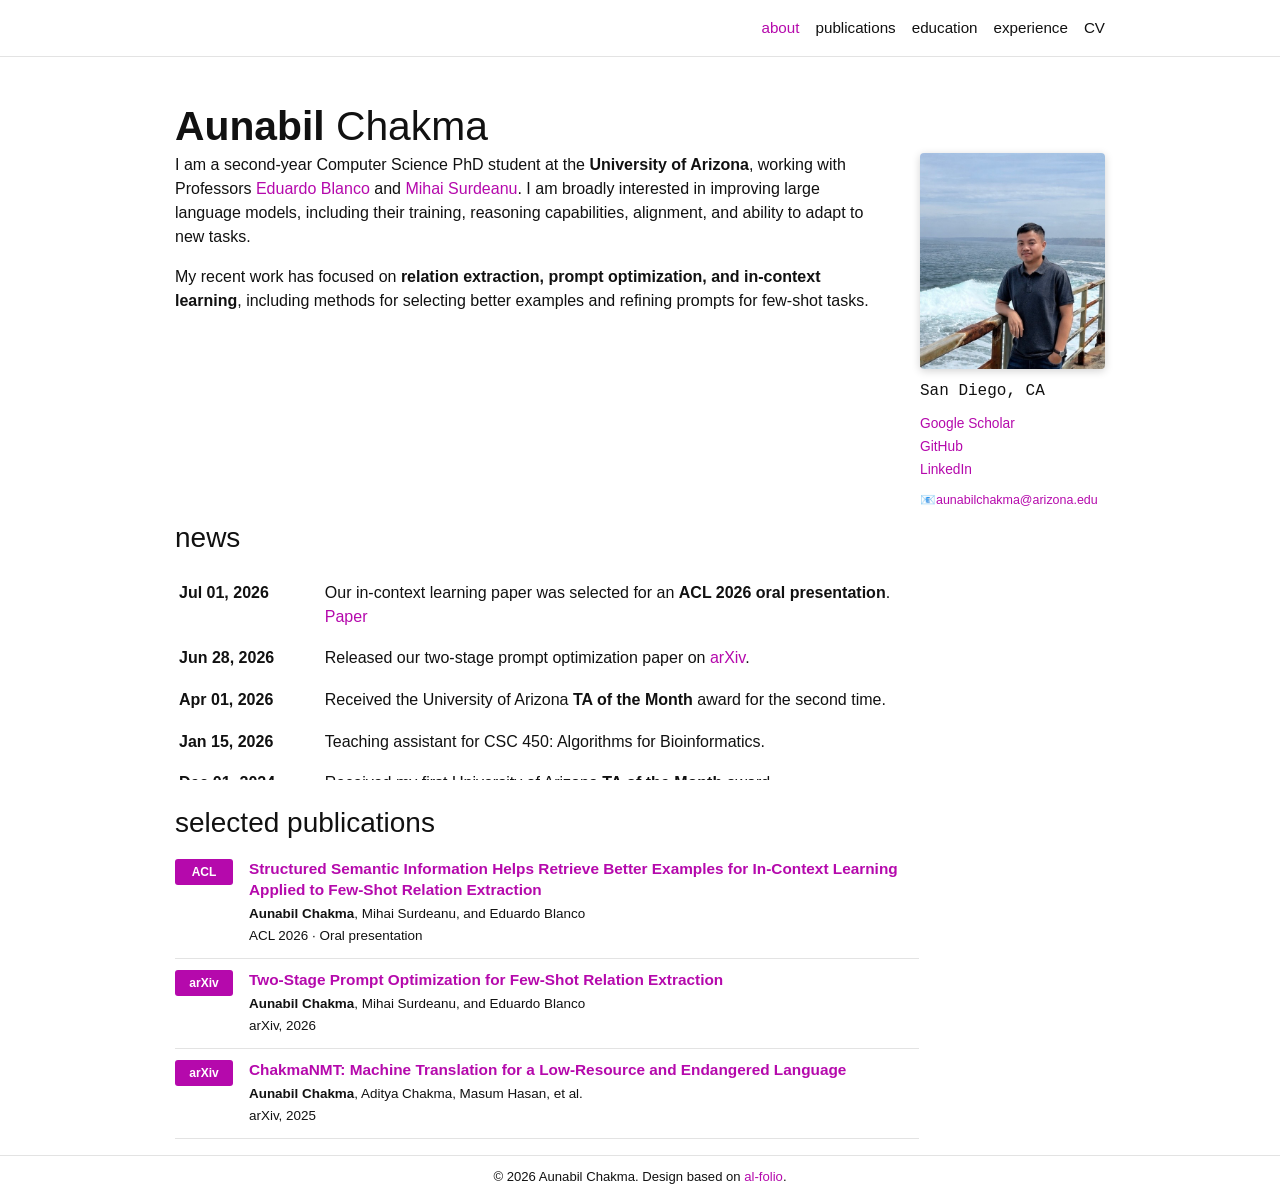
==== index.html @ 98932e1c "Updated as personal page" ====
<!doctype html>
<html lang="en">
  <head>
    <meta charset="utf-8" />
    <meta name="viewport" content="width=device-width, initial-scale=1" />
    <meta
      name="description"
      content="Aunabil Chakma is a Computer Science PhD student researching natural language processing, large language models, and in-context learning."
    />
    <meta name="color-scheme" content="light" />
    <title>Aunabil Chakma</title>
    <link rel="stylesheet" href="assets/css/style.css" />
    <script defer src="assets/js/main.js"></script>
  </head>
  <body class="page-home">
    <a class="skip-link" href="#content">Skip to content</a>
    <header class="site-header">
      <nav class="nav container" aria-label="Primary navigation">
        <a class="brand" href="index.html">Aunabil Chakma</a>
        <button class="menu-button" type="button" aria-expanded="false" aria-controls="primary-links" aria-label="Toggle navigation">
          <span></span>
        </button>
        <div class="nav-links" id="primary-links">
          <a href="index.html" aria-current="page">about</a>
          <a href="publications.html">publications</a>
          <a href="education.html">education</a>
          <a href="experience.html">experience</a>
          <a href="cv.html">CV</a>
        </div>
      </nav>
    </header>

    <main class="page container" id="content">
      <header>
        <h1 class="page-title"><strong>Aunabil</strong> Chakma</h1>
        <!-- <p class="subtitle">PhD student in Computer Science at the University of Arizona</p> -->
      </header>

      <section class="intro" aria-label="Research profile">
        <div class="bio">
          <p>
            I am a second-year Computer Science PhD student at the <strong>University of Arizona</strong>, working with Professors
            <a href="https://eduardoblanco.github.io/">Eduardo Blanco</a> and
            <a href="https://surdeanu.cs.arizona.edu//mihai/">Mihai Surdeanu</a>. I am broadly interested in improving large language models,
            including their training, reasoning capabilities, alignment, and ability to adapt to new tasks.
          </p>
          <p>
            My recent work has focused on <strong>relation extraction, prompt optimization, and in-context learning</strong>, including methods
            for selecting better examples and refining prompts for few-shot tasks.
          </p>
        </div>
        <aside class="profile">
          <img class="profile-photo" src="assets/img/profile_photo.jpg" alt="Aunabil Chakma" width="520" height="608" />
          <div class="profile-meta">
            <span>San Diego, CA</span>
          </div>
          <div class="profile-links" aria-label="Academic and professional profiles">
            <a href="https://scholar.google.com/citations?user=LQepJpUAAAAJ&amp;hl=en">Google Scholar</a>
            <a href="https://github.com/Aunabil4602">GitHub</a>
            <a href="https://www.linkedin.com/in/aunabil-chakma-56052119b">LinkedIn</a>
          </div>
          <a class="profile-email" href="mailto:aunabilchakma@arizona.edu">&#128231;aunabilchakma@arizona.edu</a>
        </aside>
      </section>

      <section class="home-news" aria-labelledby="news-heading">
        <h2 id="news-heading"><a href="news.html" style="color: inherit">news</a></h2>
        <div
          class="news-frame"
          data-news-source="news.html"
          tabindex="0"
          aria-label="Recent news; scroll for more"
          aria-live="polite"
        >
          <p>Loading news…</p>
        </div>
      </section>

      <section class="selected-publications" aria-labelledby="selected-publications-heading">
        <h2 id="selected-publications-heading"><a href="publications.html" style="color: inherit">selected publications</a></h2>
        <article class="publication">
          <span class="venue-badge">ACL</span>
          <div>
            <h3 class="publication-title">
              <a href="https://aclanthology.org/2026.acl-long.1664/"
                >Structured Semantic Information Helps Retrieve Better Examples for In-Context Learning Applied to Few-Shot Relation Extraction</a
              >
            </h3>
            <p class="authors"><strong>Aunabil Chakma</strong>, Mihai Surdeanu, and Eduardo Blanco</p>
            <p class="venue">ACL 2026 · Oral presentation</p>
          </div>
        </article>
        <article class="publication">
          <span class="venue-badge">arXiv</span>
          <div>
            <h3 class="publication-title">
              <a href="https://arxiv.org/abs/2606.29639">Two-Stage Prompt Optimization for Few-Shot Relation Extraction</a>
            </h3>
            <p class="authors"><strong>Aunabil Chakma</strong>, Mihai Surdeanu, and Eduardo Blanco</p>
            <p class="venue">arXiv, 2026</p>
          </div>
        </article>
        <article class="publication">
          <span class="venue-badge">arXiv</span>
          <div>
            <h3 class="publication-title">
              <a href="https://arxiv.org/abs/2410.10219">ChakmaNMT: Machine Translation for a Low-Resource and Endangered Language</a>
            </h3>
            <p class="authors"><strong>Aunabil Chakma</strong>, Aditya Chakma, Masum Hasan, et al.</p>
            <p class="venue">arXiv, 2025</p>
          </div>
        </article>
      </section>
    </main>

    <footer class="site-footer">
      <div class="container">© 2026 Aunabil Chakma. Design based on <a href="https://github.com/alshedivat/al-folio">al-folio</a>.</div>
    </footer>
  </body>
</html>
---- assets/css/style.css ----
:root {
  --theme: #b509ac;
  --theme-dark: #85077f;
  --text: #111;
  --muted: #555;
  --border: #e3e3e3;
  --surface: #f7f7f7;
  --max-width: 930px;
}

* {
  box-sizing: border-box;
}

html {
  color-scheme: light;
  scroll-behavior: smooth;
}

body {
  display: flex;
  min-height: 100vh;
  margin: 0;
  color: var(--text);
  background: #fff;
  font-family:
    Roboto,
    -apple-system,
    BlinkMacSystemFont,
    "Segoe UI",
    Arial,
    sans-serif;
  font-size: 16px;
  line-height: 1.5;
  flex-direction: column;
}

a {
  color: var(--theme);
  text-decoration: none;
}

a:hover,
a:focus-visible {
  color: var(--theme-dark);
  text-decoration: underline;
}

button,
a {
  -webkit-tap-highlight-color: transparent;
}

img {
  display: block;
  height: auto;
  max-width: 100%;
}

.container {
  width: min(calc(100% - 2rem), var(--max-width));
  margin-inline: auto;
}

.skip-link {
  position: fixed;
  z-index: 100;
  top: 0.5rem;
  left: 0.5rem;
  padding: 0.5rem 0.75rem;
  color: #fff;
  background: var(--theme);
  transform: translateY(-150%);
}

.skip-link:focus {
  transform: translateY(0);
}

.site-header {
  position: sticky;
  z-index: 20;
  top: 0;
  min-height: 57px;
  border-bottom: 1px solid var(--border);
  background: rgba(255, 255, 255, 0.98);
}

.nav {
  display: flex;
  min-height: 56px;
  align-items: center;
  justify-content: space-between;
}

.brand {
  color: var(--text);
  font-size: 1.15rem;
  font-weight: 500;
}

.brand:hover,
.brand:focus-visible {
  color: var(--text);
  text-decoration: none;
}

.nav-links {
  display: flex;
  align-items: center;
  gap: 1rem;
}

.nav-links a {
  color: var(--text);
  font-size: 0.95rem;
}

.nav-links a:hover,
.nav-links a:focus-visible,
.nav-links a[aria-current="page"] {
  color: var(--theme);
  text-decoration: none;
}

.menu-button {
  display: none;
  width: 2.5rem;
  height: 2.5rem;
  padding: 0.5rem;
  border: 0;
  background: transparent;
  cursor: pointer;
}

.menu-button span,
.menu-button::before,
.menu-button::after {
  display: block;
  width: 100%;
  height: 2px;
  margin: 5px 0;
  background: var(--text);
  content: "";
}

.page {
  flex: 1;
  padding-block: 3rem 2.5rem;
}

.page-title {
  margin: 0 0 0.15rem;
  font-size: clamp(2rem, 5vw, 2.55rem);
  font-weight: 400;
  line-height: 1.2;
}

.page-title strong {
  font-weight: 700;
}

.subtitle,
.lead {
  color: var(--muted);
}

.subtitle {
  margin: 0.35rem 0 1rem;
}

.lead {
  max-width: 46rem;
  margin: 0.35rem 0 2rem;
}

h2 {
  margin: 2rem 0 0.8rem;
  font-size: 1.75rem;
  font-weight: 400;
}

h3 {
  margin: 0;
  font-size: 1.05rem;
}

p {
  margin: 0 0 1rem;
}

.intro {
  display: grid;
  grid-template-columns: minmax(0, 1fr) 185px;
  gap: 2rem;
  align-items: start;
}

.bio strong {
  font-weight: 650;
}

.profile-photo {
  width: 185px;
  border-radius: 4px;
  box-shadow: 0 2px 8px rgb(0 0 0 / 18%);
}

.profile-meta {
  margin-top: 0.65rem;
  font-family: ui-monospace, SFMono-Regular, Menlo, Consolas, monospace;
  line-height: 1.45;
}

.profile-meta span {
  display: block;
}

.profile-links {
  display: flex;
  margin-top: 0.7rem;
  flex-direction: column;
  gap: 0.15rem;
  font-size: 0.86rem;
}

.profile-email {
  display: block;
  margin-top: 0.6rem;
  overflow-wrap: anywhere;
  font-size: 0.78rem;
}

.home-news {
  width: 80%;
  margin-top: 0.5rem;
}

.home-news h2 {
  margin-top: 0;
}

.news-frame {
  max-height: 13rem;
  overflow-y: auto;
  overscroll-behavior: contain;
  scrollbar-gutter: stable;
}

.news-list {
  width: 100%;
  border-collapse: collapse;
}

.news-list th,
.news-list td {
  padding: 0.55rem 0.25rem;
  vertical-align: top;
  text-align: left;
}

.news-list th {
  width: 20%;
  min-width: 112px;
  font-weight: 650;
  white-space: nowrap;
}

.selected-publications {
  width: 80%;
  margin-top: 1.4rem;
}

.selected-publications h2 {
  margin: 0 0 0.25rem;
}

.selected-publications .publication {
  grid-template-columns: 58px minmax(0, 1fr);
  padding: 0.65rem 0;
}

.selected-publications .publication-title {
  font-size: 0.96rem;
}

.selected-publications .authors,
.selected-publications .venue {
  margin-bottom: 0.1rem;
  font-size: 0.84rem;
}

.year-heading {
  margin: 2.1rem 0 0.6rem;
  padding-bottom: 0.35rem;
  border-bottom: 1px solid var(--border);
  font-size: 1.5rem;
  font-weight: 400;
}

.publication {
  display: grid;
  grid-template-columns: 68px minmax(0, 1fr);
  gap: 1rem;
  padding: 1rem 0;
  border-bottom: 1px solid var(--border);
}

.venue-badge {
  display: inline-block;
  align-self: start;
  padding: 0.25rem 0.45rem;
  border-radius: 3px;
  color: #fff;
  background: var(--theme);
  text-align: center;
  font-size: 0.75rem;
  font-weight: 700;
}

.publication-title {
  margin-bottom: 0.25rem;
  font-weight: 650;
  line-height: 1.35;
}

.authors,
.venue,
.publication-note {
  margin-bottom: 0.25rem;
}

.authors,
.venue {
  font-size: 0.92rem;
}

.publication-note {
  color: var(--muted);
  font-size: 0.88rem;
}

.paper-links {
  display: flex;
  margin-top: 0.45rem;
  flex-wrap: wrap;
  gap: 0.4rem;
}

.button-link {
  display: inline-block;
  padding: 0.18rem 0.52rem;
  border: 1px solid var(--theme);
  border-radius: 3px;
  font-size: 0.8rem;
  line-height: 1.35;
}

.button-link:hover,
.button-link:focus-visible {
  color: #fff;
  background: var(--theme);
  text-decoration: none;
}

.cv-header {
  display: flex;
  align-items: start;
  justify-content: space-between;
  gap: 1rem;
}

.primary-button {
  display: inline-block;
  padding: 0.45rem 0.8rem;
  border: 1px solid var(--theme);
  border-radius: 3px;
  white-space: nowrap;
}

.primary-button:hover,
.primary-button:focus-visible {
  color: #fff;
  background: var(--theme);
  text-decoration: none;
}

.cv-toolbar {
  display: flex;
  margin-bottom: 0.75rem;
  align-items: center;
  justify-content: space-between;
  gap: 1rem;
}

.cv-toolbar .subtitle {
  margin: 0;
}

.cv-preview-frame {
  width: 100%;
  height: calc(100vh - 220px);
  min-height: 620px;
  padding: 1rem;
  border: 1px solid var(--border);
  overflow: auto;
  background: #525659;
  scrollbar-gutter: stable;
}

.cv-page-image {
  width: 820px;
  max-width: none;
  margin: 0 auto;
  background: #fff;
  box-shadow: 0 2px 10px rgb(0 0 0 / 30%);
}

.cv-section {
  margin-top: 2rem;
}

.cv-section > h2 {
  margin-bottom: 0.4rem;
  padding-bottom: 0.35rem;
  border-bottom: 1px solid var(--border);
}

.cv-entry {
  display: grid;
  grid-template-columns: minmax(0, 1fr) auto;
  gap: 0.3rem 1.5rem;
  padding: 0.75rem 0;
}

.cv-entry + .cv-entry {
  border-top: 1px solid #f0f0f0;
}

.cv-entry-title {
  font-weight: 650;
}

.cv-entry h2.cv-entry-title {
  margin: 0;
  font-size: 1.05rem;
}

.cv-entry-subtitle,
.cv-entry-detail,
.cv-entry p {
  margin: 0.12rem 0 0;
}

.cv-entry-subtitle,
.cv-entry-detail,
.cv-date {
  color: var(--muted);
  font-size: 0.92rem;
}

.cv-date {
  text-align: right;
  white-space: nowrap;
}

.cv-entry ul {
  grid-column: 1 / -1;
  margin: 0.35rem 0 0 1.2rem;
  padding: 0;
}

.tag-list {
  display: flex;
  margin: 0.5rem 0 0;
  padding: 0;
  flex-wrap: wrap;
  gap: 0.5rem;
  list-style: none;
}

.tag-list li {
  padding: 0.28rem 0.55rem;
  border-radius: 3px;
  background: var(--surface);
}

.all-news {
  max-width: 52rem;
}

.all-news .news-list tr + tr {
  border-top: 1px solid var(--border);
}

.site-footer {
  padding: 0.7rem 0;
  border-top: 1px solid var(--border);
  text-align: center;
  font-size: 0.82rem;
}

.page-home .page {
  padding-block: 2.8rem 1rem;
}

@media (min-width: 801px) and (min-height: 800px) {
  .page-home {
    min-height: 100vh;
  }

  .page-home .page {
    min-height: calc(100vh - 104px);
  }

  .page-home .site-footer {
    min-height: 47px;
  }
}

@media (min-width: 801px) {
  .page-home .brand {
    visibility: hidden;
  }
}

@media (max-width: 800px) {
  .container {
    width: min(calc(100% - 2rem), var(--max-width));
  }

  .menu-button {
    display: block;
  }

  .nav-links {
    position: absolute;
    top: 57px;
    right: 0;
    left: 0;
    display: none;
    padding: 0.75rem 1rem 1rem;
    border-bottom: 1px solid var(--border);
    background: #fff;
    box-shadow: 0 5px 12px rgb(0 0 0 / 8%);
    flex-direction: column;
    align-items: stretch;
    gap: 0;
  }

  .nav-links.is-open {
    display: flex;
  }

  .nav-links a {
    padding: 0.65rem 0;
  }

  .page {
    padding-block: 2rem;
  }

  .intro {
    grid-template-columns: 1fr;
    gap: 1.25rem;
  }

  .profile {
    grid-row: 1;
    justify-self: center;
    text-align: center;
  }

  .profile-photo {
    width: min(230px, 70vw);
  }

  .home-news,
  .selected-publications {
    width: 100%;
  }

  .bio {
    grid-row: 2;
  }

  .publication {
    grid-template-columns: 55px minmax(0, 1fr);
    gap: 0.75rem;
  }

  .cv-header {
    display: block;
  }

  .primary-button {
    margin-top: 0.75rem;
  }

  .cv-toolbar {
    align-items: flex-start;
  }

  .cv-toolbar .primary-button {
    margin-top: 0;
  }

  .cv-preview-frame {
    height: 50vh;
    min-height: 360px;
    padding: 0.5rem;
  }

  .cv-page-image {
    width: 600px;
  }
}

@media (max-width: 520px) {
  .news-list,
  .news-list tbody,
  .news-list tr,
  .news-list th,
  .news-list td {
    display: block;
  }

  .news-list tr {
    padding: 0.45rem 0;
  }

  .news-list th,
  .news-list td {
    width: auto;
    min-width: 0;
    padding: 0.1rem 0;
    white-space: normal;
  }

  .cv-entry {
    grid-template-columns: 1fr;
  }

  .cv-date {
    text-align: left;
  }

  .publication {
    grid-template-columns: 1fr;
  }

  .venue-badge {
    justify-self: start;
  }
}

@media print {
  .site-header,
  .site-footer,
  .primary-button,
  .page {
    padding: 0;
  }

  a {
    color: inherit;
  }
}
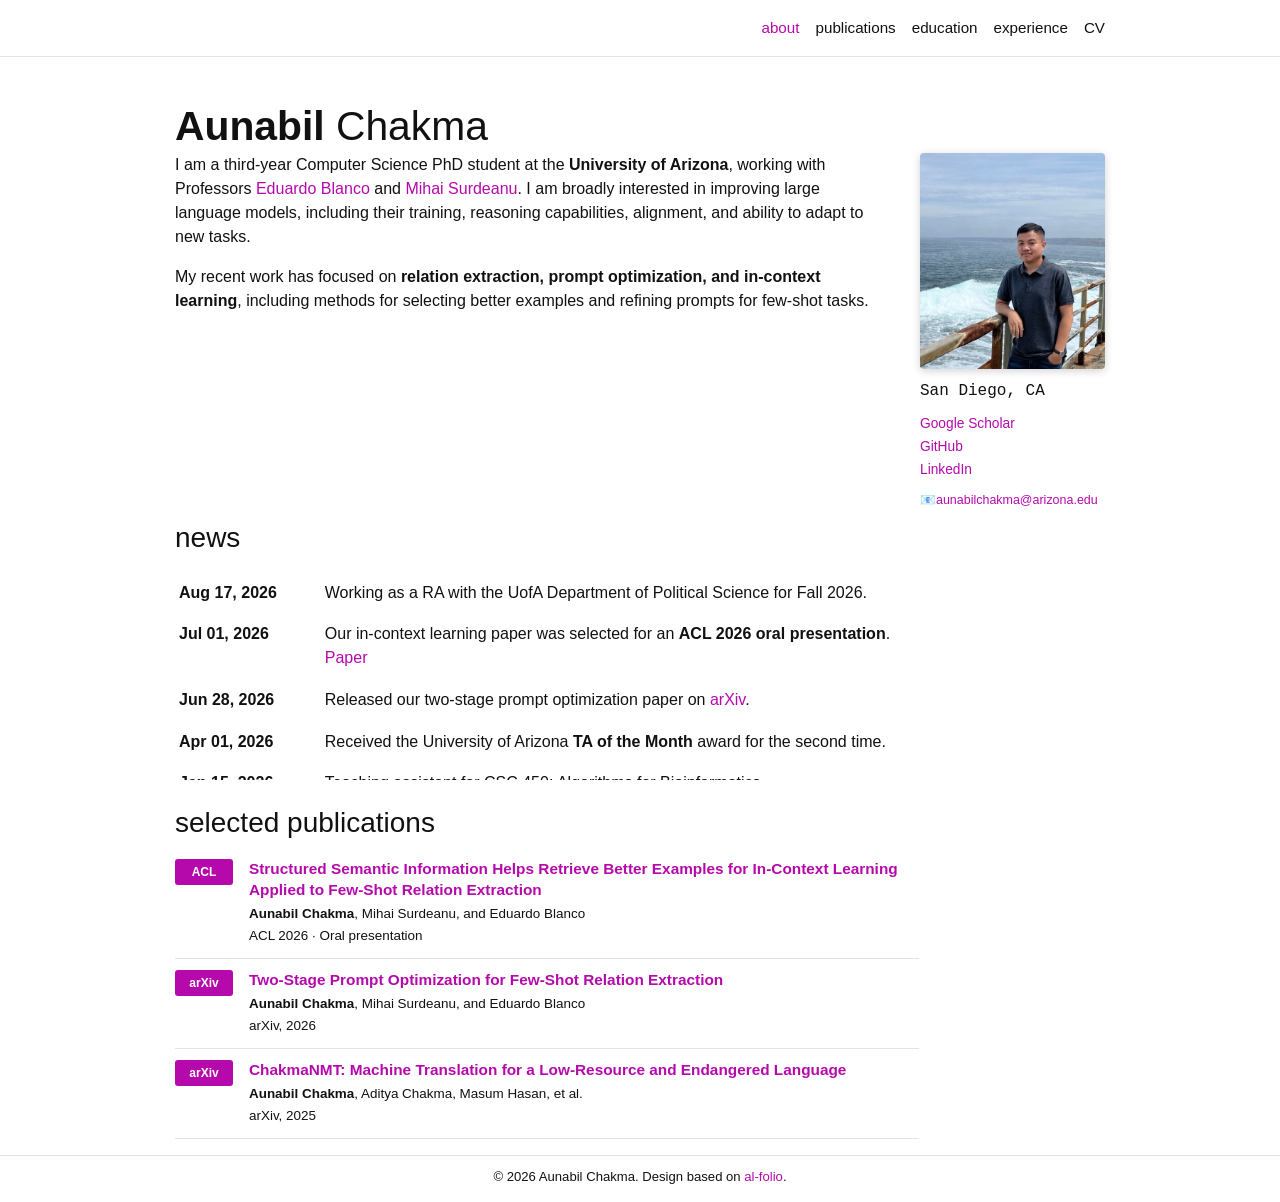
==== commit 5c082059: "Added RA news" ====
--- a/index.html
+++ b/index.html
@@ -39,7 +39,7 @@
       <section class="intro" aria-label="Research profile">
         <div class="bio">
           <p>
-            I am a second-year Computer Science PhD student at the <strong>University of Arizona</strong>, working with Professors
+            I am a third-year Computer Science PhD student at the <strong>University of Arizona</strong>, working with Professors
             <a href="https://eduardoblanco.github.io/">Eduardo Blanco</a> and
             <a href="https://surdeanu.cs.arizona.edu//mihai/">Mihai Surdeanu</a>. I am broadly interested in improving large language models,
             including their training, reasoning capabilities, alignment, and ability to adapt to new tasks.
--- a/assets/css/style.css
+++ b/assets/css/style.css
@@ -389,31 +389,80 @@
   display: flex;
   margin-bottom: 0.75rem;
   align-items: center;
-  justify-content: space-between;
+  justify-content: flex-end;
   gap: 1rem;
 }
 
-.cv-toolbar .subtitle {
-  margin: 0;
-}
-
-.cv-preview-frame {
+.cv-zoom-controls {
+  display: flex;
+  align-items: center;
+  gap: 0.55rem;
+}
+
+.zoom-button {
+  width: 2.2rem;
+  height: 2.2rem;
+  padding: 0;
+  border: 1px solid var(--border);
+  border-radius: 3px;
+  color: var(--text);
+  background: #fff;
+  font-size: 1.3rem;
+  line-height: 1;
+  cursor: pointer;
+}
+
+.zoom-button:hover,
+.zoom-button:focus-visible {
+  border-color: var(--theme);
+  color: var(--theme);
+}
+
+#cv-zoom-level {
+  min-width: 3.2rem;
+  color: #fff;
+  text-align: center;
+  font-size: 0.9rem;
+}
+
+.pdfjs-frame {
   width: 100%;
   height: calc(100vh - 220px);
   min-height: 620px;
-  padding: 1rem;
+  padding: 0 1rem 1rem;
   border: 1px solid var(--border);
   overflow: auto;
   background: #525659;
   scrollbar-gutter: stable;
 }
 
-.cv-page-image {
-  width: 820px;
-  max-width: none;
-  margin: 0 auto;
+.pdf-frame-toolbar {
+  position: sticky;
+  z-index: 2;
+  top: 0;
+  display: flex;
+  margin: 0 -1rem 1rem;
+  padding: 0.55rem 1rem;
+  align-items: center;
+  background: rgb(49 52 54 / 96%);
+  box-shadow: 0 2px 6px rgb(0 0 0 / 25%);
+}
+
+.pdf-page {
+  display: block;
+  margin: 0 auto 1rem;
   background: #fff;
   box-shadow: 0 2px 10px rgb(0 0 0 / 30%);
+}
+
+.pdf-page:last-child {
+  margin-bottom: 0;
+}
+
+.pdf-status {
+  margin: 1rem;
+  color: #fff;
+  text-align: center;
 }
 
 .cv-section {
@@ -605,14 +654,15 @@
     margin-top: 0;
   }
 
-  .cv-preview-frame {
+  .pdfjs-frame {
     height: 50vh;
     min-height: 360px;
-    padding: 0.5rem;
-  }
-
-  .cv-page-image {
-    width: 600px;
+    padding: 0 0.5rem 0.5rem;
+  }
+
+  .pdf-frame-toolbar {
+    margin: 0 -0.5rem 0.5rem;
+    padding: 0.45rem 0.5rem;
   }
 }
 
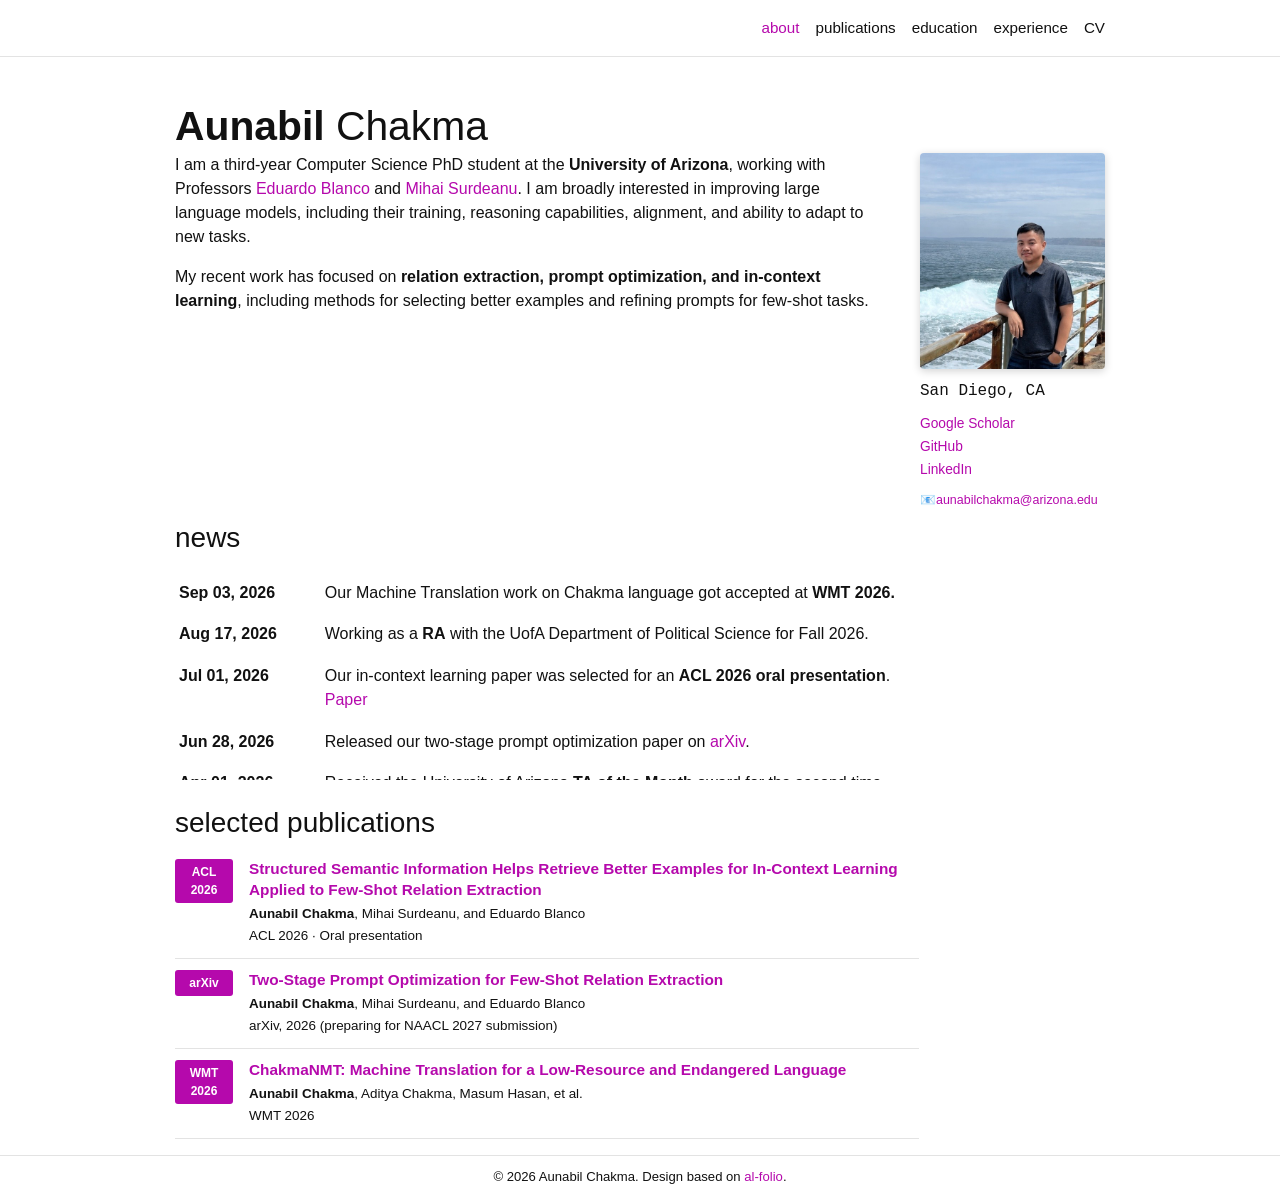
==== commit 26815e8c: "Added wmt results" ====
--- a/index.html
+++ b/index.html
@@ -79,7 +79,7 @@
       <section class="selected-publications" aria-labelledby="selected-publications-heading">
         <h2 id="selected-publications-heading"><a href="publications.html" style="color: inherit">selected publications</a></h2>
         <article class="publication">
-          <span class="venue-badge">ACL</span>
+          <span class="venue-badge">ACL 2026</span>
           <div>
             <h3 class="publication-title">
               <a href="https://aclanthology.org/2026.acl-long.1664/"
@@ -97,17 +97,17 @@
               <a href="https://arxiv.org/abs/2606.29639">Two-Stage Prompt Optimization for Few-Shot Relation Extraction</a>
             </h3>
             <p class="authors"><strong>Aunabil Chakma</strong>, Mihai Surdeanu, and Eduardo Blanco</p>
-            <p class="venue">arXiv, 2026</p>
+            <p class="venue">arXiv, 2026 (preparing for NAACL 2027 submission)</p>
           </div>
         </article>
         <article class="publication">
-          <span class="venue-badge">arXiv</span>
+          <span class="venue-badge">WMT 2026</span>
           <div>
             <h3 class="publication-title">
               <a href="https://arxiv.org/abs/2410.10219">ChakmaNMT: Machine Translation for a Low-Resource and Endangered Language</a>
             </h3>
             <p class="authors"><strong>Aunabil Chakma</strong>, Aditya Chakma, Masum Hasan, et al.</p>
-            <p class="venue">arXiv, 2025</p>
+            <p class="venue">WMT 2026</p>
           </div>
         </article>
       </section>
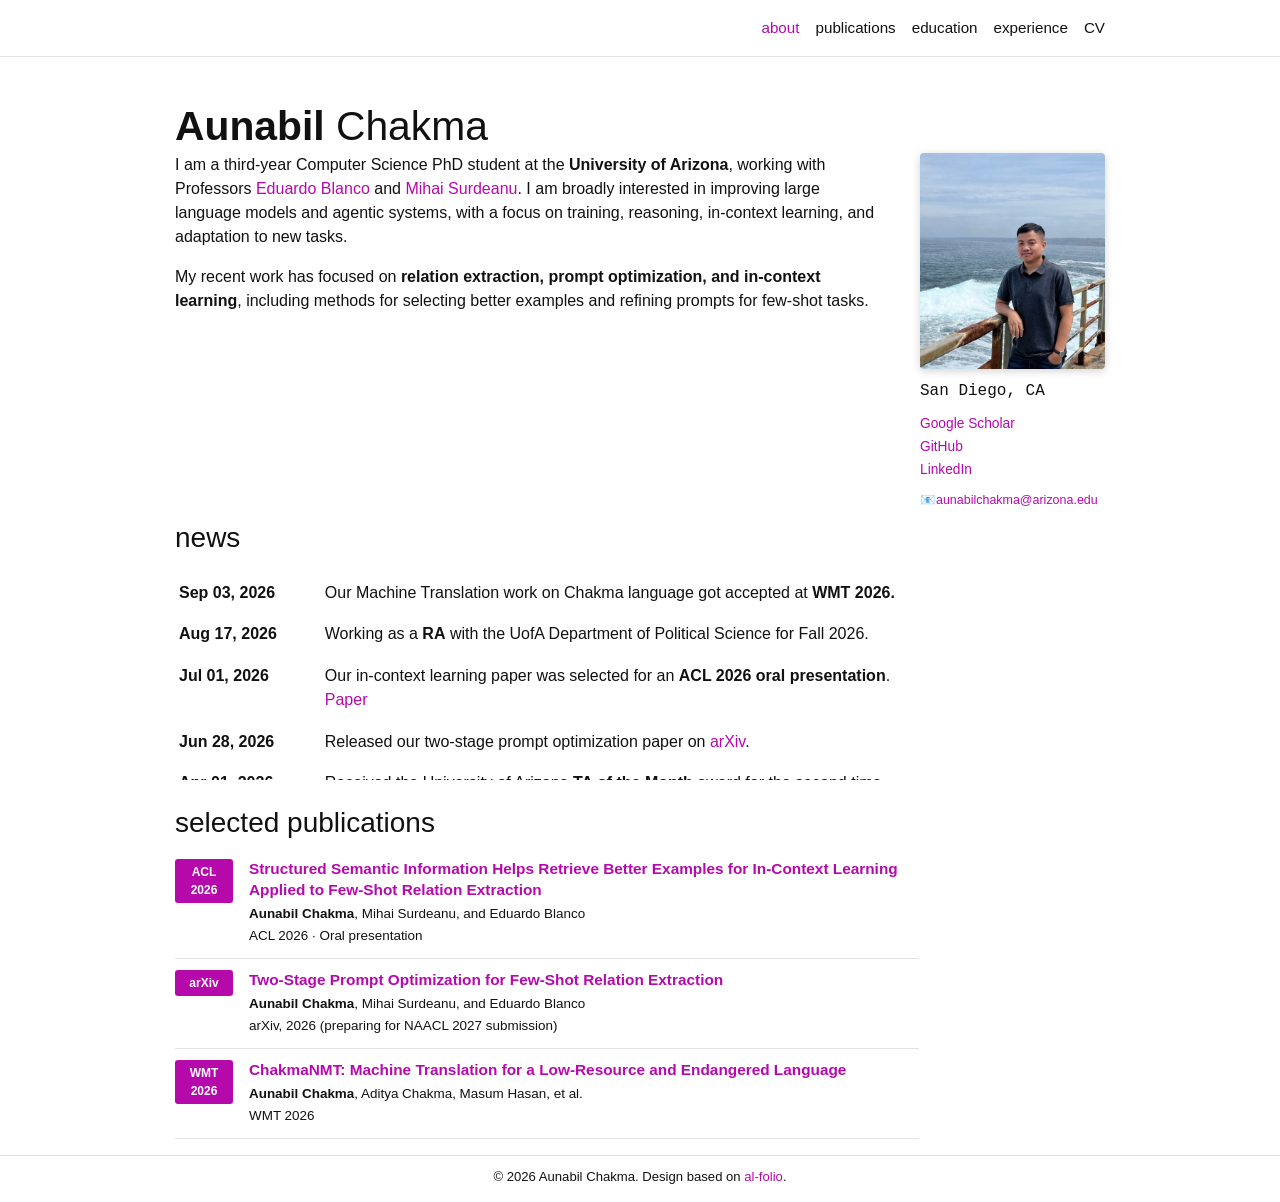
==== commit d9705873: "Added agentic and removed alignment" ====
--- a/index.html
+++ b/index.html
@@ -25,7 +25,7 @@
           <a href="publications.html">publications</a>
           <a href="education.html">education</a>
           <a href="experience.html">experience</a>
-          <a href="cv.html">CV</a>
+          <a href="cv.pdf">CV</a>
         </div>
       </nav>
     </header>
@@ -41,8 +41,7 @@
           <p>
             I am a third-year Computer Science PhD student at the <strong>University of Arizona</strong>, working with Professors
             <a href="https://eduardoblanco.github.io/">Eduardo Blanco</a> and
-            <a href="https://surdeanu.cs.arizona.edu//mihai/">Mihai Surdeanu</a>. I am broadly interested in improving large language models,
-            including their training, reasoning capabilities, alignment, and ability to adapt to new tasks.
+            <a href="https://surdeanu.cs.arizona.edu//mihai/">Mihai Surdeanu</a>. I am broadly interested in improving large language models and agentic systems, with a focus on training, reasoning, in-context learning, and adaptation to new tasks.
           </p>
           <p>
             My recent work has focused on <strong>relation extraction, prompt optimization, and in-context learning</strong>, including methods
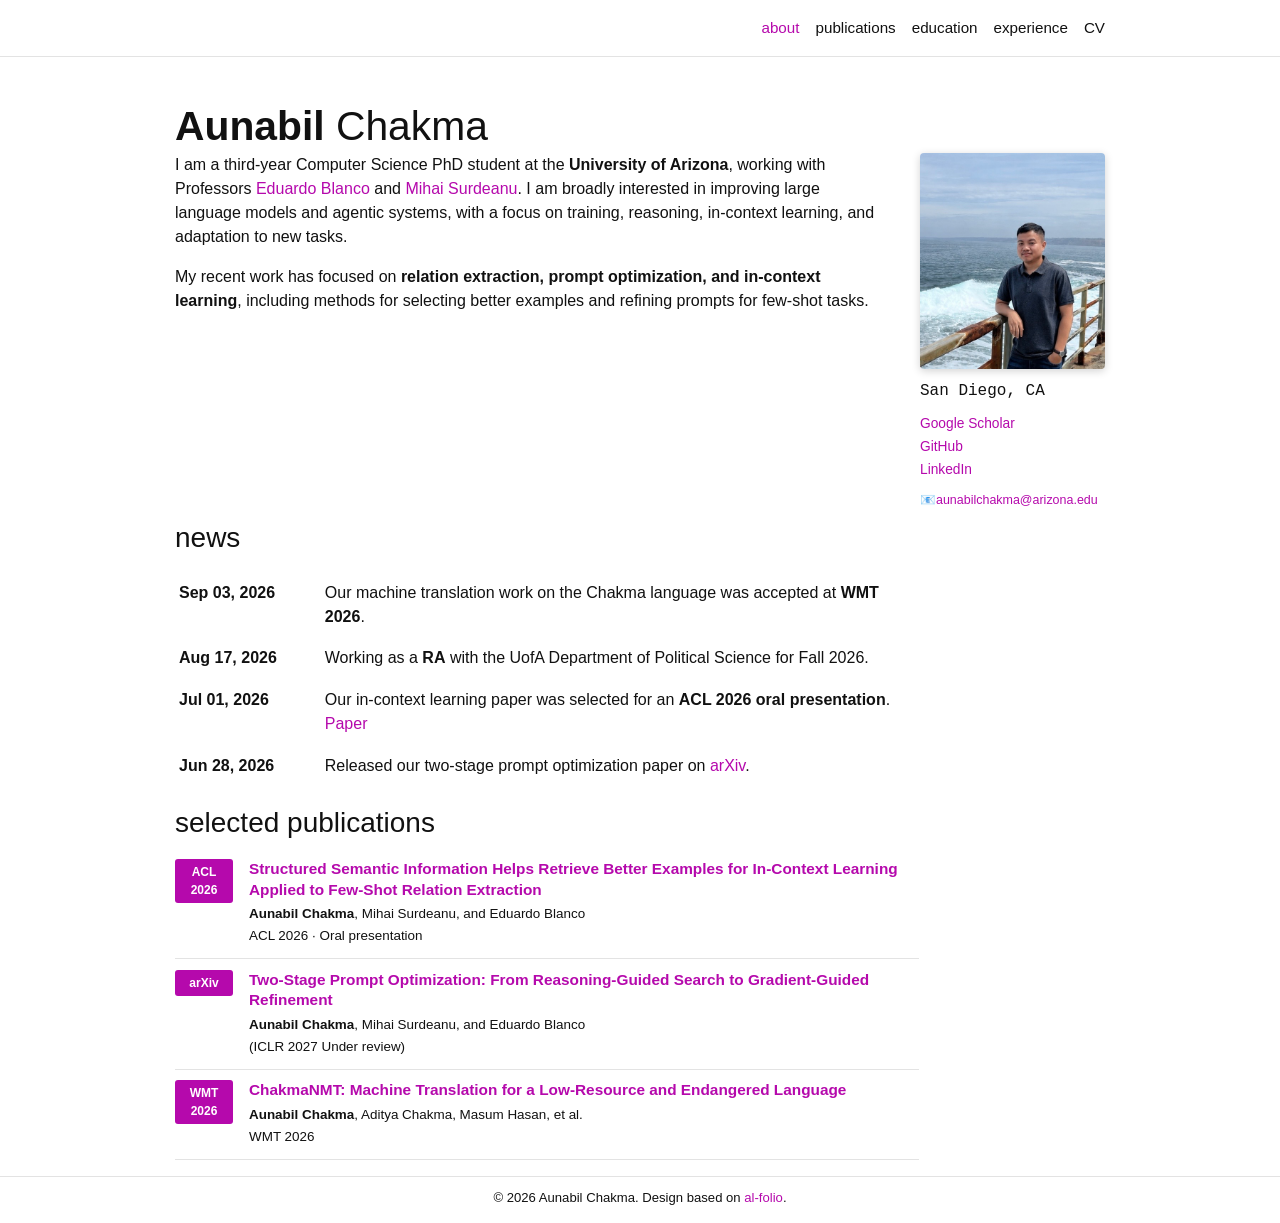
==== commit 49bd33b4: "Update CV" ====
--- a/index.html
+++ b/index.html
@@ -93,10 +93,12 @@
           <span class="venue-badge">arXiv</span>
           <div>
             <h3 class="publication-title">
-              <a href="https://arxiv.org/abs/2606.29639">Two-Stage Prompt Optimization for Few-Shot Relation Extraction</a>
+              <a href="https://arxiv.org/abs/2606.29639"
+                >Two-Stage Prompt Optimization: From Reasoning-Guided Search to Gradient-Guided Refinement</a
+              >
             </h3>
             <p class="authors"><strong>Aunabil Chakma</strong>, Mihai Surdeanu, and Eduardo Blanco</p>
-            <p class="venue">arXiv, 2026 (preparing for NAACL 2027 submission)</p>
+            <p class="venue">(ICLR 2027 Under review)</p>
           </div>
         </article>
         <article class="publication">
